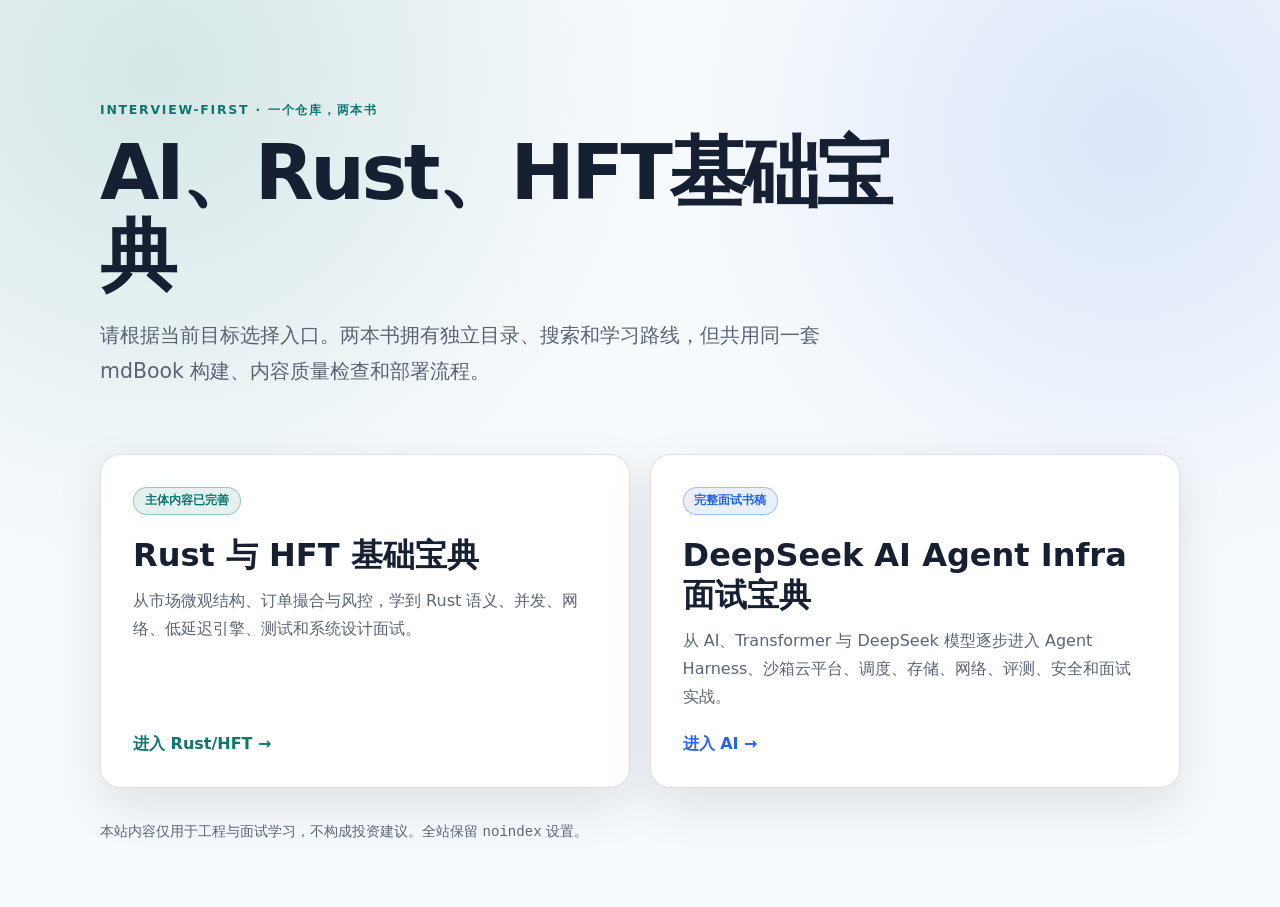
==== portal/index.html @ 8d1db9ab "docs: add Agent Infra book and multi-book portal" ====
<!doctype html>
<html lang="zh-CN">
<head>
  <meta charset="utf-8">
  <meta name="viewport" content="width=device-width, initial-scale=1">
  <meta name="robots" content="noindex, nofollow, noarchive, nosnippet, noimageindex">
  <meta name="googlebot" content="noindex, nofollow, noarchive, nosnippet, noimageindex">
  <meta name="bingbot" content="noindex, nofollow, noarchive, nosnippet, noimageindex">
  <link rel="icon" href="./favicon.svg" type="image/svg+xml">
  <title>AI、Rust、HFT基础宝典</title>
  <style>
    :root {
      color-scheme: light dark;
      --bg: #f7fafc;
      --panel: rgba(255, 255, 255, 0.92);
      --text: #172033;
      --muted: #5b6475;
      --border: rgba(23, 32, 51, 0.14);
      --teal: #0f766e;
      --blue: #2563eb;
      --shadow: 0 18px 48px rgba(15, 23, 42, 0.10);
    }

    * { box-sizing: border-box; }

    body {
      margin: 0;
      min-height: 100vh;
      color: var(--text);
      background:
        radial-gradient(circle at 12% 8%, rgba(15, 118, 110, 0.15), transparent 31rem),
        radial-gradient(circle at 88% 15%, rgba(37, 99, 235, 0.13), transparent 27rem),
        var(--bg);
      font-family: Inter, ui-sans-serif, system-ui, -apple-system, BlinkMacSystemFont, "Segoe UI", sans-serif;
    }

    main {
      width: min(1080px, calc(100% - 2rem));
      margin: 0 auto;
      padding: clamp(3rem, 8vw, 6.5rem) 0 4rem;
    }

    .eyebrow {
      margin: 0 0 0.8rem;
      color: var(--teal);
      font-size: 0.78rem;
      font-weight: 800;
      letter-spacing: 0.14em;
    }

    h1 {
      max-width: 850px;
      margin: 0;
      font-size: clamp(2.25rem, 7vw, 4.8rem);
      line-height: 1.08;
      letter-spacing: -0.045em;
    }

    .lead {
      max-width: 760px;
      margin: 1.25rem 0 0;
      color: var(--muted);
      font-size: clamp(1.02rem, 2.4vw, 1.28rem);
      line-height: 1.75;
    }

    .books {
      display: grid;
      grid-template-columns: repeat(2, minmax(0, 1fr));
      gap: 1.2rem;
      margin-top: clamp(2.3rem, 6vw, 4rem);
    }

    .book {
      display: flex;
      min-height: 300px;
      flex-direction: column;
      padding: clamp(1.35rem, 4vw, 2rem);
      border: 1px solid var(--border);
      border-radius: 20px;
      color: inherit;
      background: var(--panel);
      box-shadow: var(--shadow);
      text-decoration: none;
      transition: transform 160ms ease, border-color 160ms ease, box-shadow 160ms ease;
    }

    .book:hover,
    .book:focus-visible {
      transform: translateY(-4px);
      border-color: color-mix(in srgb, var(--accent) 55%, var(--border));
      box-shadow: 0 22px 54px rgba(15, 23, 42, 0.16);
      outline: none;
    }

    .book--hft { --accent: var(--teal); }
    .book--ai { --accent: var(--blue); }

    .status {
      align-self: flex-start;
      padding: 0.28rem 0.68rem;
      border: 1px solid color-mix(in srgb, var(--accent) 35%, transparent);
      border-radius: 999px;
      color: var(--accent);
      background: color-mix(in srgb, var(--accent) 10%, transparent);
      font-size: 0.75rem;
      font-weight: 750;
    }

    .book h2 {
      margin: 1.3rem 0 0.75rem;
      font-size: clamp(1.45rem, 3vw, 2rem);
      line-height: 1.25;
    }

    .book p {
      margin: 0;
      color: var(--muted);
      line-height: 1.72;
    }

    .enter {
      margin-top: auto;
      padding-top: 1.5rem;
      color: var(--accent);
      font-weight: 750;
    }

    footer {
      margin-top: 2rem;
      color: var(--muted);
      font-size: 0.88rem;
      line-height: 1.65;
    }

    @media (max-width: 720px) {
      main { padding-top: 3rem; }
      .books { grid-template-columns: 1fr; }
      .book { min-height: 260px; }
    }

    @media (prefers-color-scheme: dark) {
      :root {
        --bg: #101417;
        --panel: rgba(25, 31, 35, 0.94);
        --text: #edf4f6;
        --muted: #b2bec7;
        --border: rgba(226, 232, 240, 0.16);
        --teal: #5eead4;
        --blue: #60a5fa;
        --shadow: 0 20px 50px rgba(0, 0, 0, 0.28);
      }
    }
  </style>
</head>
<body>
  <main>
    <p class="eyebrow">INTERVIEW-FIRST · 一个仓库，两本书</p>
    <h1>AI、Rust、HFT基础宝典</h1>
    <p class="lead">请根据当前目标选择入口。两本书拥有独立目录、搜索和学习路线，但共用同一套 mdBook 构建、内容质量检查和部署流程。</p>

    <section class="books" aria-label="选择一本书">
      <a class="book book--hft" href="./rust-hft/">
        <span class="status">主体内容已完善</span>
        <h2>Rust 与 HFT 基础宝典</h2>
        <p>从市场微观结构、订单撮合与风控，学到 Rust 语义、并发、网络、低延迟引擎、测试和系统设计面试。</p>
        <span class="enter">进入 Rust/HFT →</span>
      </a>

      <a class="book book--ai" href="./ai/">
        <span class="status">完整面试书稿</span>
        <h2>DeepSeek AI Agent Infra 面试宝典</h2>
        <p>从 AI、Transformer 与 DeepSeek 模型逐步进入 Agent Harness、沙箱云平台、调度、存储、网络、评测、安全和面试实战。</p>
        <span class="enter">进入 AI →</span>
      </a>
    </section>

    <footer>本站内容仅用于工程与面试学习，不构成投资建议。全站保留 <code>noindex</code> 设置。</footer>
  </main>
</body>
</html>
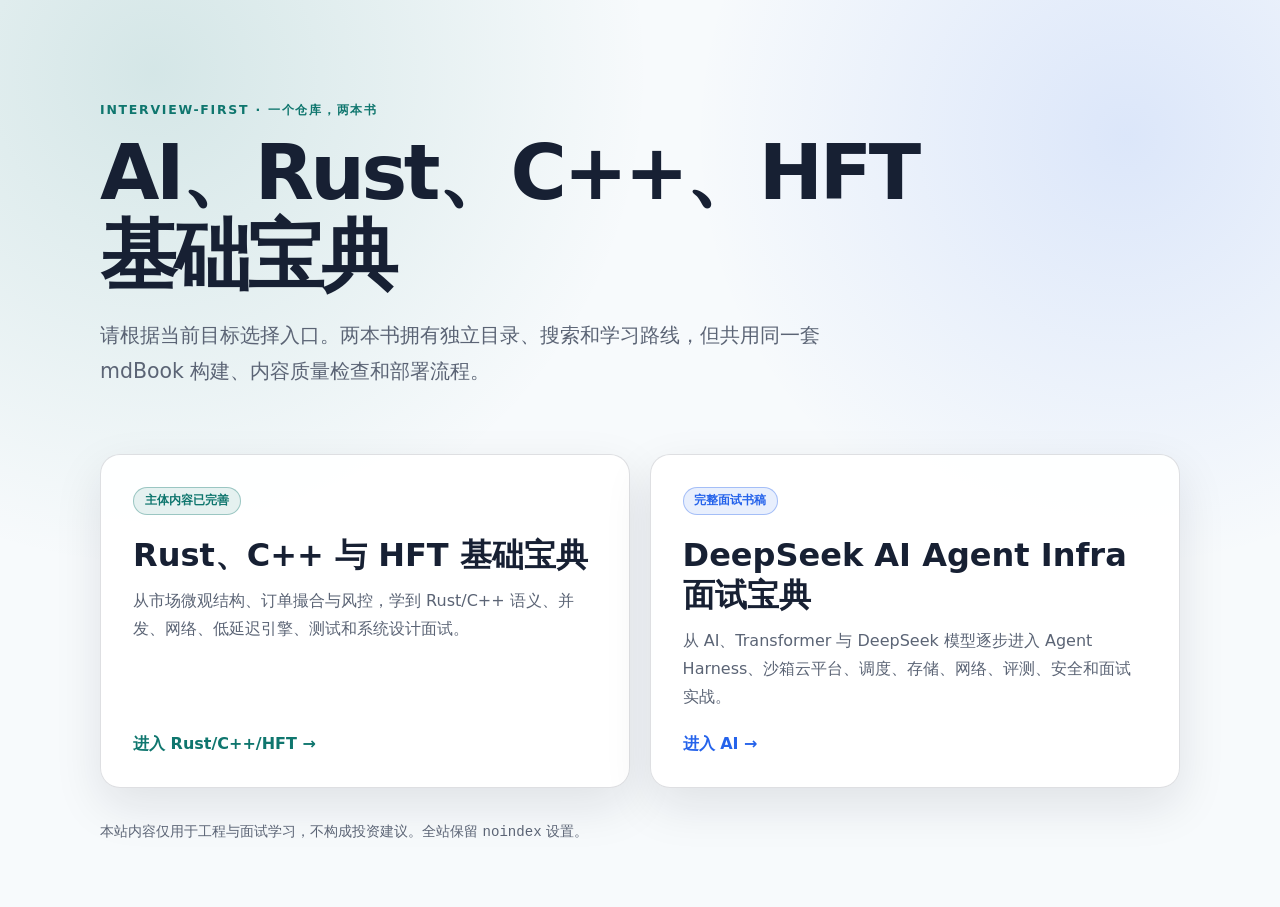
==== commit 008890bd: "docs: add beginner-friendly C++ HFT track" ====
--- a/portal/index.html
+++ b/portal/index.html
@@ -7,7 +7,7 @@
   <meta name="googlebot" content="noindex, nofollow, noarchive, nosnippet, noimageindex">
   <meta name="bingbot" content="noindex, nofollow, noarchive, nosnippet, noimageindex">
   <link rel="icon" href="./favicon.svg" type="image/svg+xml">
-  <title>AI、Rust、HFT基础宝典</title>
+  <title>AI、Rust、C++、HFT基础宝典</title>
   <style>
     :root {
       color-scheme: light dark;
@@ -156,15 +156,15 @@
 <body>
   <main>
     <p class="eyebrow">INTERVIEW-FIRST · 一个仓库，两本书</p>
-    <h1>AI、Rust、HFT基础宝典</h1>
+    <h1>AI、Rust、C++、HFT基础宝典</h1>
     <p class="lead">请根据当前目标选择入口。两本书拥有独立目录、搜索和学习路线，但共用同一套 mdBook 构建、内容质量检查和部署流程。</p>
 
     <section class="books" aria-label="选择一本书">
       <a class="book book--hft" href="./rust-hft/">
         <span class="status">主体内容已完善</span>
-        <h2>Rust 与 HFT 基础宝典</h2>
-        <p>从市场微观结构、订单撮合与风控，学到 Rust 语义、并发、网络、低延迟引擎、测试和系统设计面试。</p>
-        <span class="enter">进入 Rust/HFT →</span>
+        <h2>Rust、C++ 与 HFT 基础宝典</h2>
+        <p>从市场微观结构、订单撮合与风控，学到 Rust/C++ 语义、并发、网络、低延迟引擎、测试和系统设计面试。</p>
+        <span class="enter">进入 Rust/C++/HFT →</span>
       </a>
 
       <a class="book book--ai" href="./ai/">
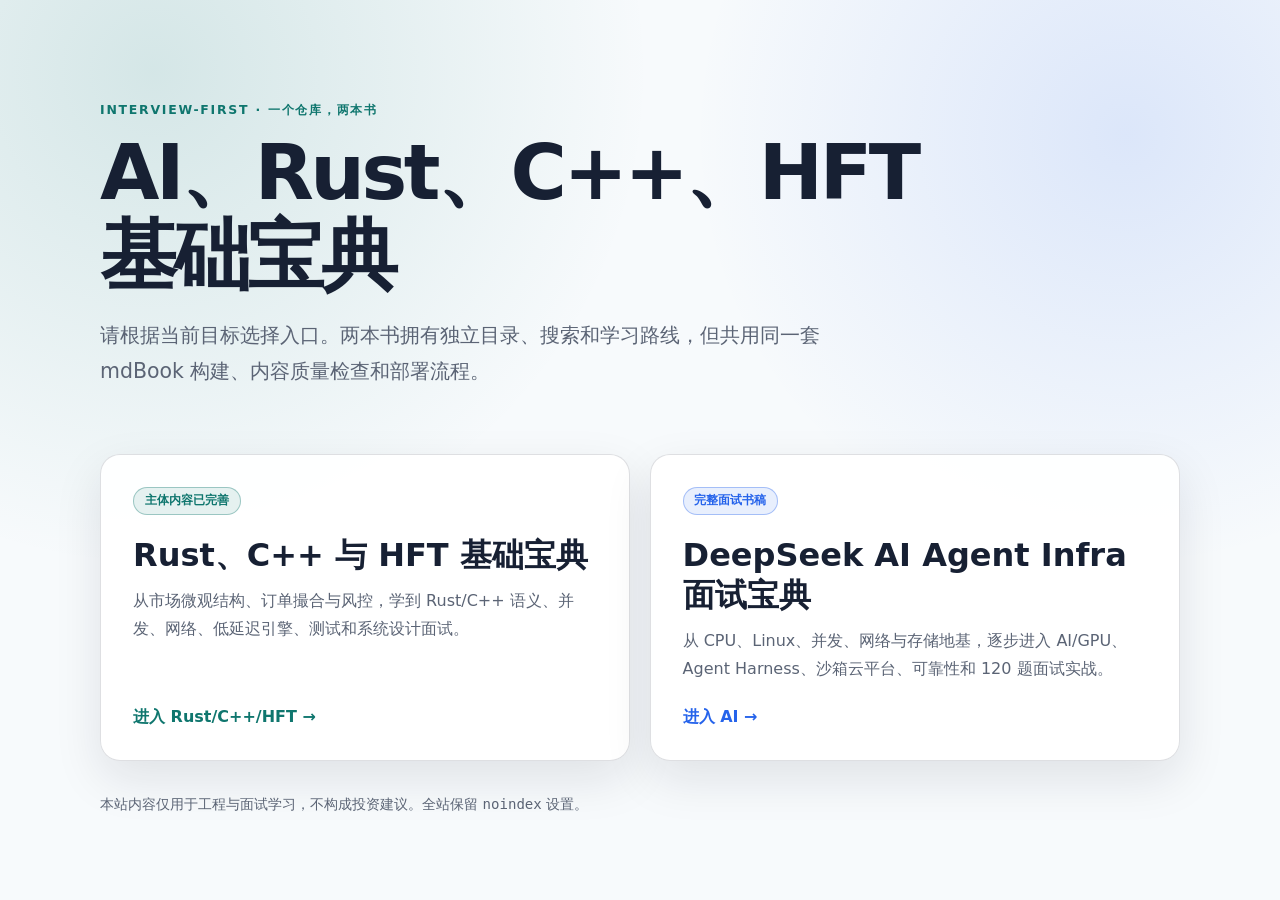
==== commit 88bf1c52: "docs: deepen AI systems foundations and interview coverage" ====
--- a/portal/index.html
+++ b/portal/index.html
@@ -170,7 +170,7 @@
       <a class="book book--ai" href="./ai/">
         <span class="status">完整面试书稿</span>
         <h2>DeepSeek AI Agent Infra 面试宝典</h2>
-        <p>从 AI、Transformer 与 DeepSeek 模型逐步进入 Agent Harness、沙箱云平台、调度、存储、网络、评测、安全和面试实战。</p>
+        <p>从 CPU、Linux、并发、网络与存储地基，逐步进入 AI/GPU、Agent Harness、沙箱云平台、可靠性和 120 题面试实战。</p>
         <span class="enter">进入 AI →</span>
       </a>
     </section>
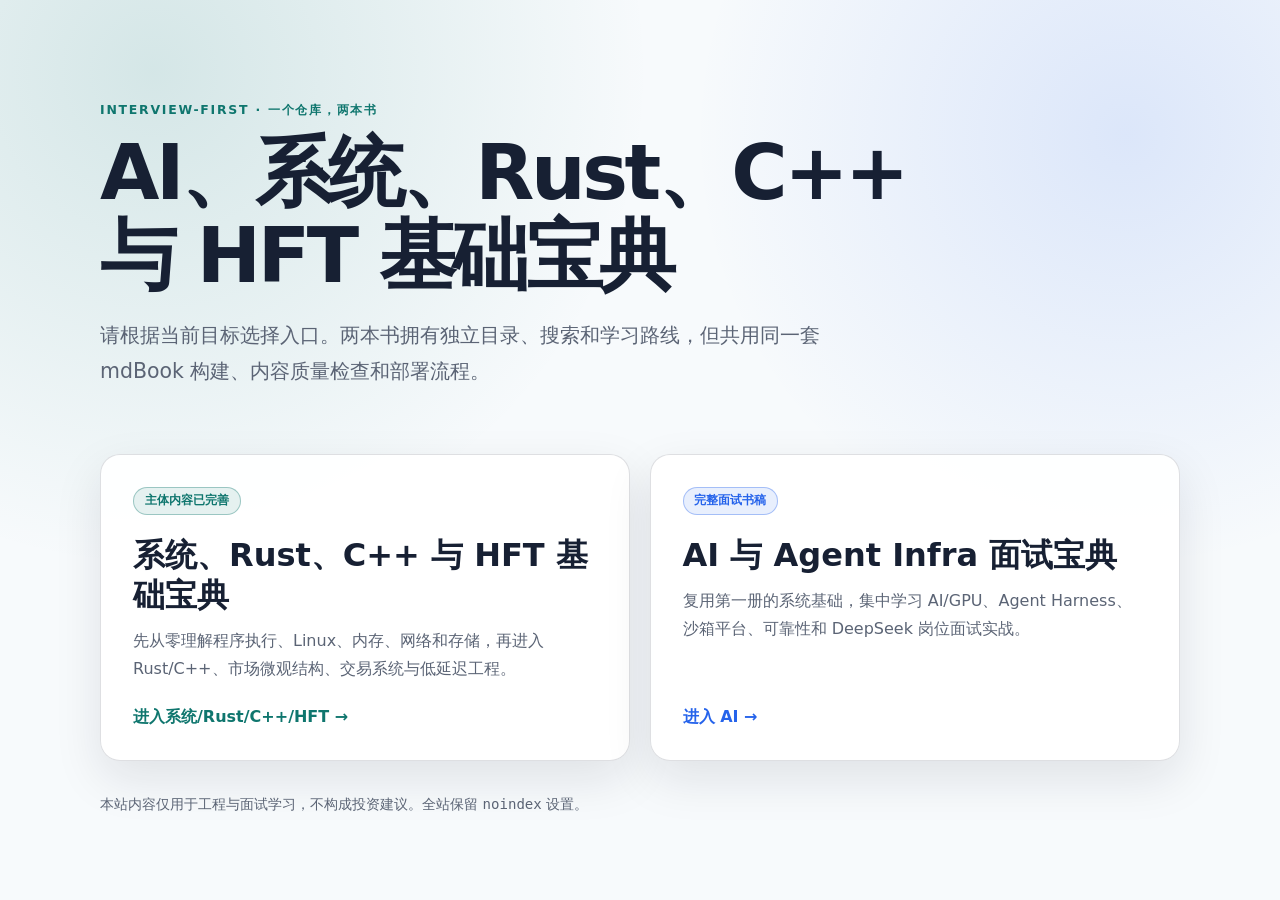
==== commit 7c1374f9: "docs: separate shared systems foundations from AI" ====
--- a/portal/index.html
+++ b/portal/index.html
@@ -7,7 +7,7 @@
   <meta name="googlebot" content="noindex, nofollow, noarchive, nosnippet, noimageindex">
   <meta name="bingbot" content="noindex, nofollow, noarchive, nosnippet, noimageindex">
   <link rel="icon" href="./favicon.svg" type="image/svg+xml">
-  <title>AI、Rust、C++、HFT基础宝典</title>
+  <title>AI、系统、Rust、C++ 与 HFT 基础宝典</title>
   <style>
     :root {
       color-scheme: light dark;
@@ -156,21 +156,21 @@
 <body>
   <main>
     <p class="eyebrow">INTERVIEW-FIRST · 一个仓库，两本书</p>
-    <h1>AI、Rust、C++、HFT基础宝典</h1>
+    <h1>AI、系统、Rust、C++ 与 HFT 基础宝典</h1>
     <p class="lead">请根据当前目标选择入口。两本书拥有独立目录、搜索和学习路线，但共用同一套 mdBook 构建、内容质量检查和部署流程。</p>
 
     <section class="books" aria-label="选择一本书">
       <a class="book book--hft" href="./rust-hft/">
         <span class="status">主体内容已完善</span>
-        <h2>Rust、C++ 与 HFT 基础宝典</h2>
-        <p>从市场微观结构、订单撮合与风控，学到 Rust/C++ 语义、并发、网络、低延迟引擎、测试和系统设计面试。</p>
-        <span class="enter">进入 Rust/C++/HFT →</span>
+        <h2>系统、Rust、C++ 与 HFT 基础宝典</h2>
+        <p>先从零理解程序执行、Linux、内存、网络和存储，再进入 Rust/C++、市场微观结构、交易系统与低延迟工程。</p>
+        <span class="enter">进入系统/Rust/C++/HFT →</span>
       </a>
 
       <a class="book book--ai" href="./ai/">
         <span class="status">完整面试书稿</span>
-        <h2>DeepSeek AI Agent Infra 面试宝典</h2>
-        <p>从 CPU、Linux、并发、网络与存储地基，逐步进入 AI/GPU、Agent Harness、沙箱云平台、可靠性和 120 题面试实战。</p>
+        <h2>AI 与 Agent Infra 面试宝典</h2>
+        <p>复用第一册的系统基础，集中学习 AI/GPU、Agent Harness、沙箱平台、可靠性和 DeepSeek 岗位面试实战。</p>
         <span class="enter">进入 AI →</span>
       </a>
     </section>
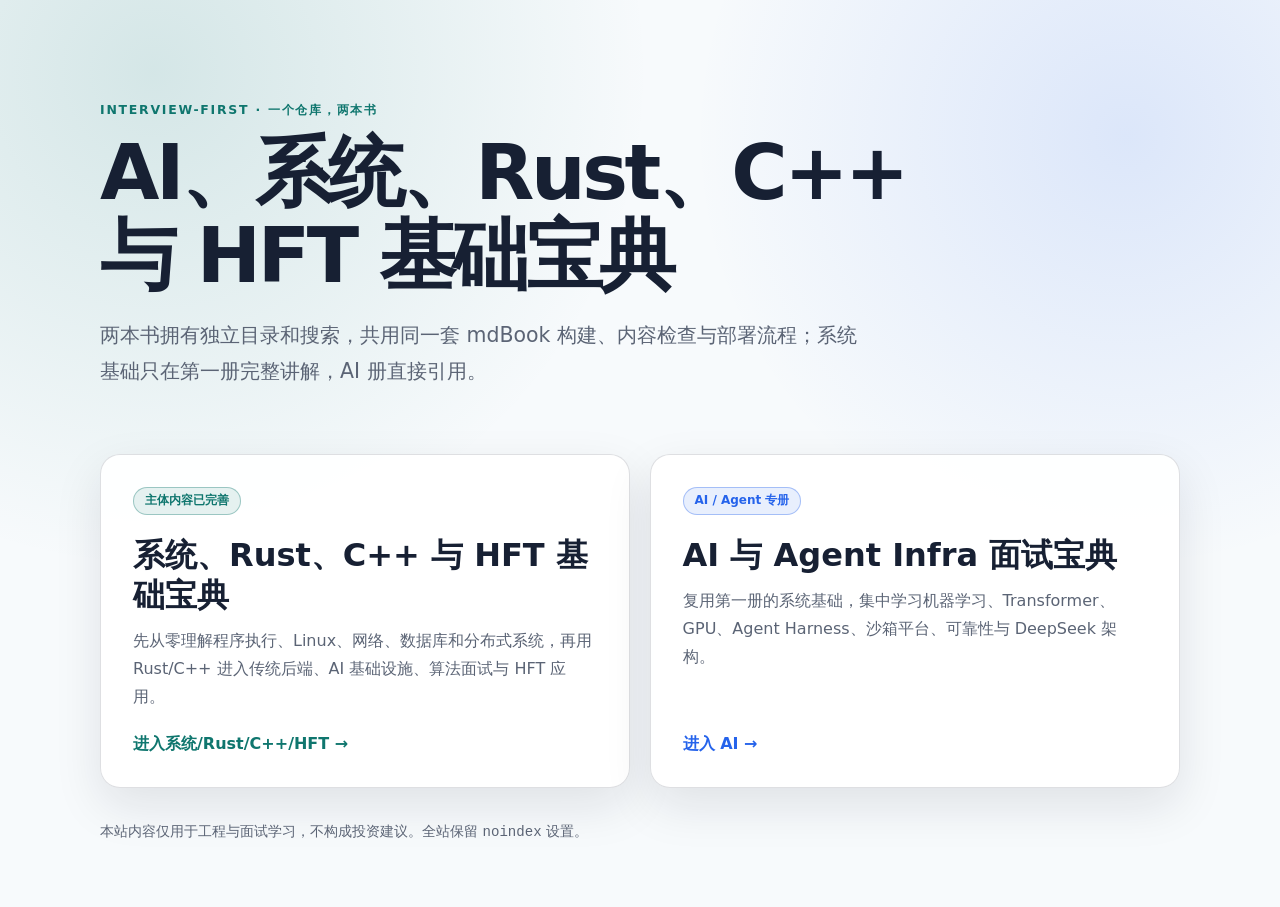
==== commit 78ddd4a8: "docs: expand shared foundations and streamline interview books" ====
--- a/portal/index.html
+++ b/portal/index.html
@@ -157,20 +157,20 @@
   <main>
     <p class="eyebrow">INTERVIEW-FIRST · 一个仓库，两本书</p>
     <h1>AI、系统、Rust、C++ 与 HFT 基础宝典</h1>
-    <p class="lead">请根据当前目标选择入口。两本书拥有独立目录、搜索和学习路线，但共用同一套 mdBook 构建、内容质量检查和部署流程。</p>
+    <p class="lead">两本书拥有独立目录和搜索，共用同一套 mdBook 构建、内容检查与部署流程；系统基础只在第一册完整讲解，AI 册直接引用。</p>
 
     <section class="books" aria-label="选择一本书">
       <a class="book book--hft" href="./rust-hft/">
         <span class="status">主体内容已完善</span>
         <h2>系统、Rust、C++ 与 HFT 基础宝典</h2>
-        <p>先从零理解程序执行、Linux、内存、网络和存储，再进入 Rust/C++、市场微观结构、交易系统与低延迟工程。</p>
+        <p>先从零理解程序执行、Linux、网络、数据库和分布式系统，再用 Rust/C++ 进入传统后端、AI 基础设施、算法面试与 HFT 应用。</p>
         <span class="enter">进入系统/Rust/C++/HFT →</span>
       </a>
 
       <a class="book book--ai" href="./ai/">
-        <span class="status">完整面试书稿</span>
+        <span class="status">AI / Agent 专册</span>
         <h2>AI 与 Agent Infra 面试宝典</h2>
-        <p>复用第一册的系统基础，集中学习 AI/GPU、Agent Harness、沙箱平台、可靠性和 DeepSeek 岗位面试实战。</p>
+        <p>复用第一册的系统基础，集中学习机器学习、Transformer、GPU、Agent Harness、沙箱平台、可靠性与 DeepSeek 架构。</p>
         <span class="enter">进入 AI →</span>
       </a>
     </section>
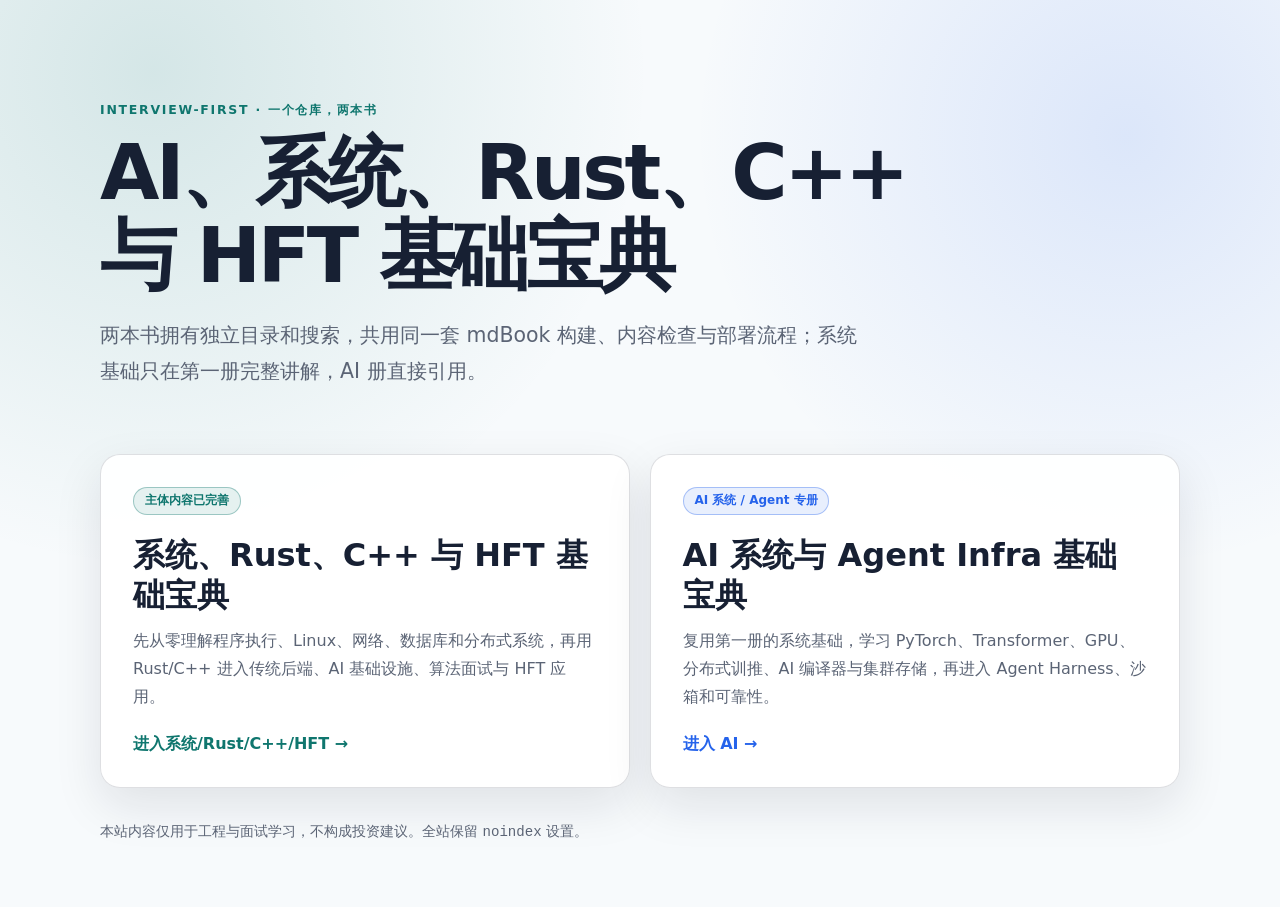
==== commit 79832ce7: "完善量化与 AI 系统校招知识体系" ====
--- a/portal/index.html
+++ b/portal/index.html
@@ -168,9 +168,9 @@
       </a>
 
       <a class="book book--ai" href="./ai/">
-        <span class="status">AI / Agent 专册</span>
-        <h2>AI 与 Agent Infra 面试宝典</h2>
-        <p>复用第一册的系统基础，集中学习机器学习、Transformer、GPU、Agent Harness、沙箱平台、可靠性与 DeepSeek 架构。</p>
+        <span class="status">AI 系统 / Agent 专册</span>
+        <h2>AI 系统与 Agent Infra 基础宝典</h2>
+        <p>复用第一册的系统基础，学习 PyTorch、Transformer、GPU、分布式训推、AI 编译器与集群存储，再进入 Agent Harness、沙箱和可靠性。</p>
         <span class="enter">进入 AI →</span>
       </a>
     </section>
